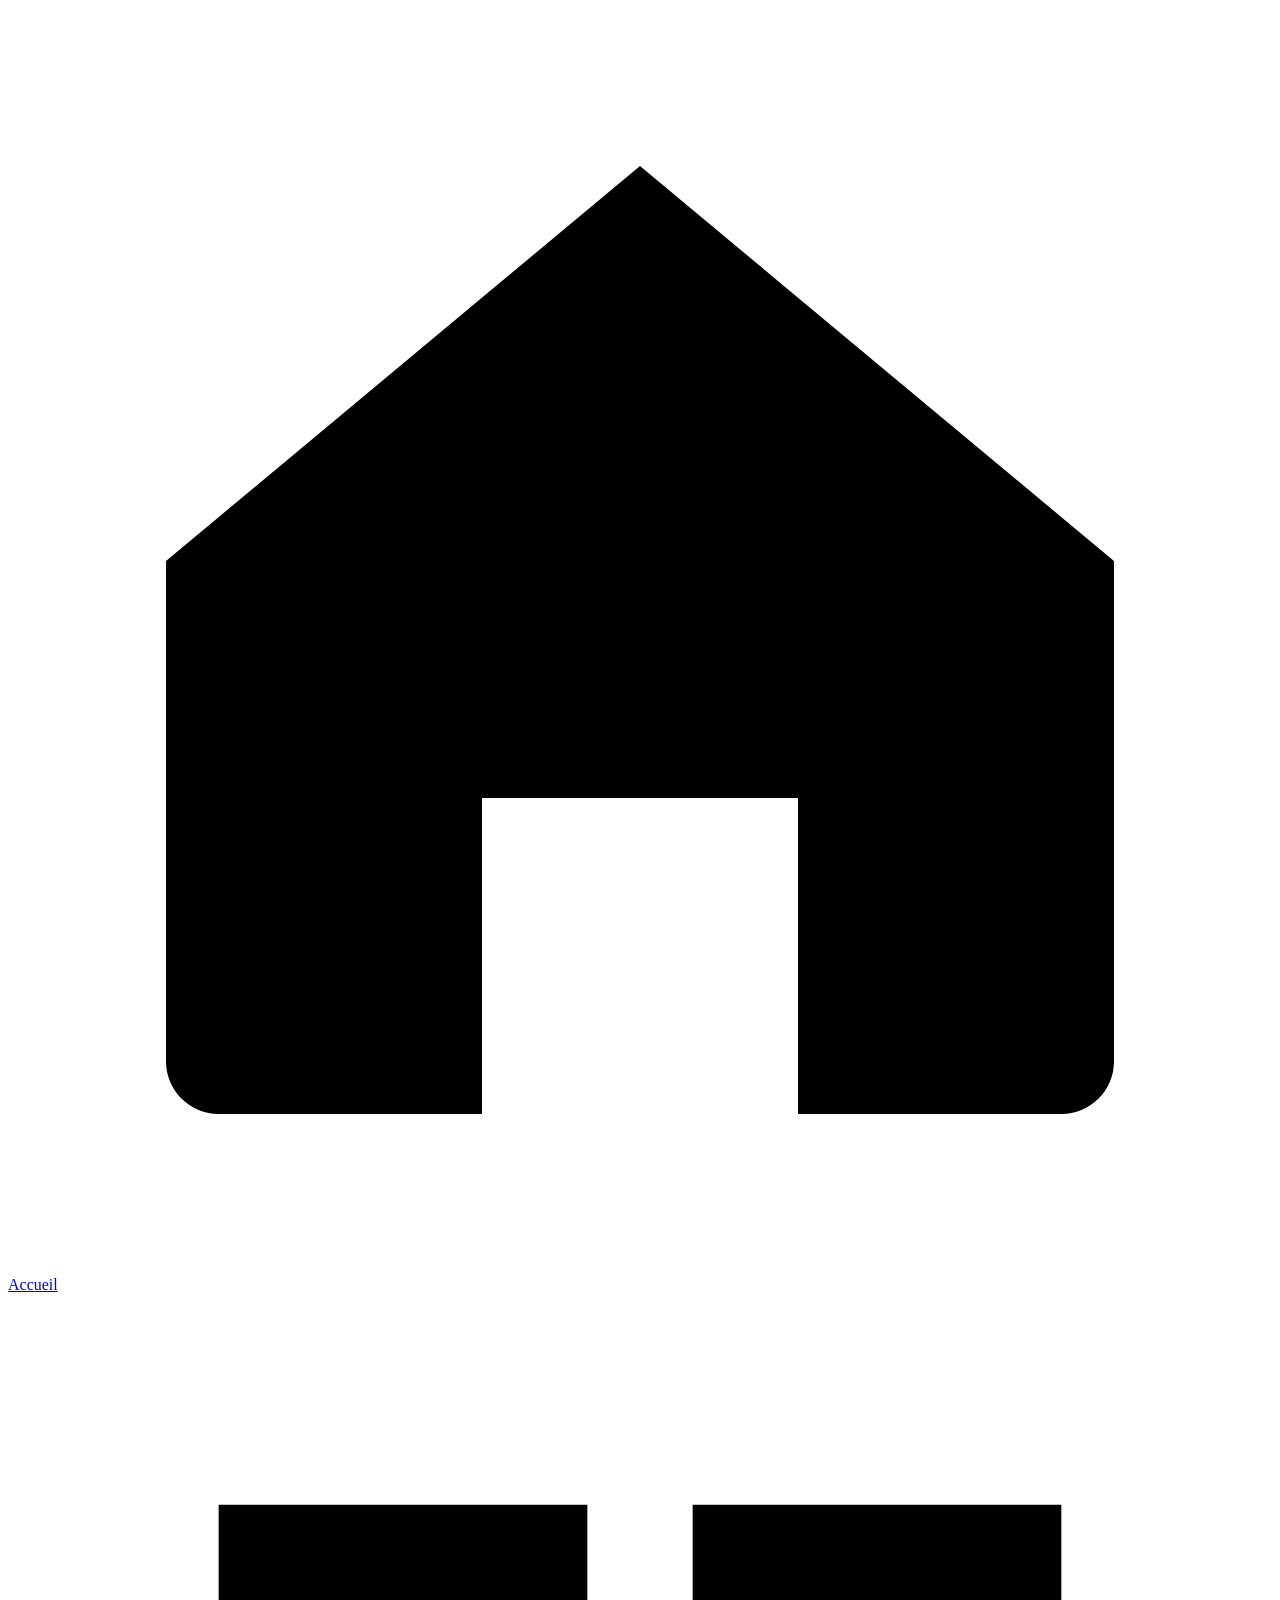
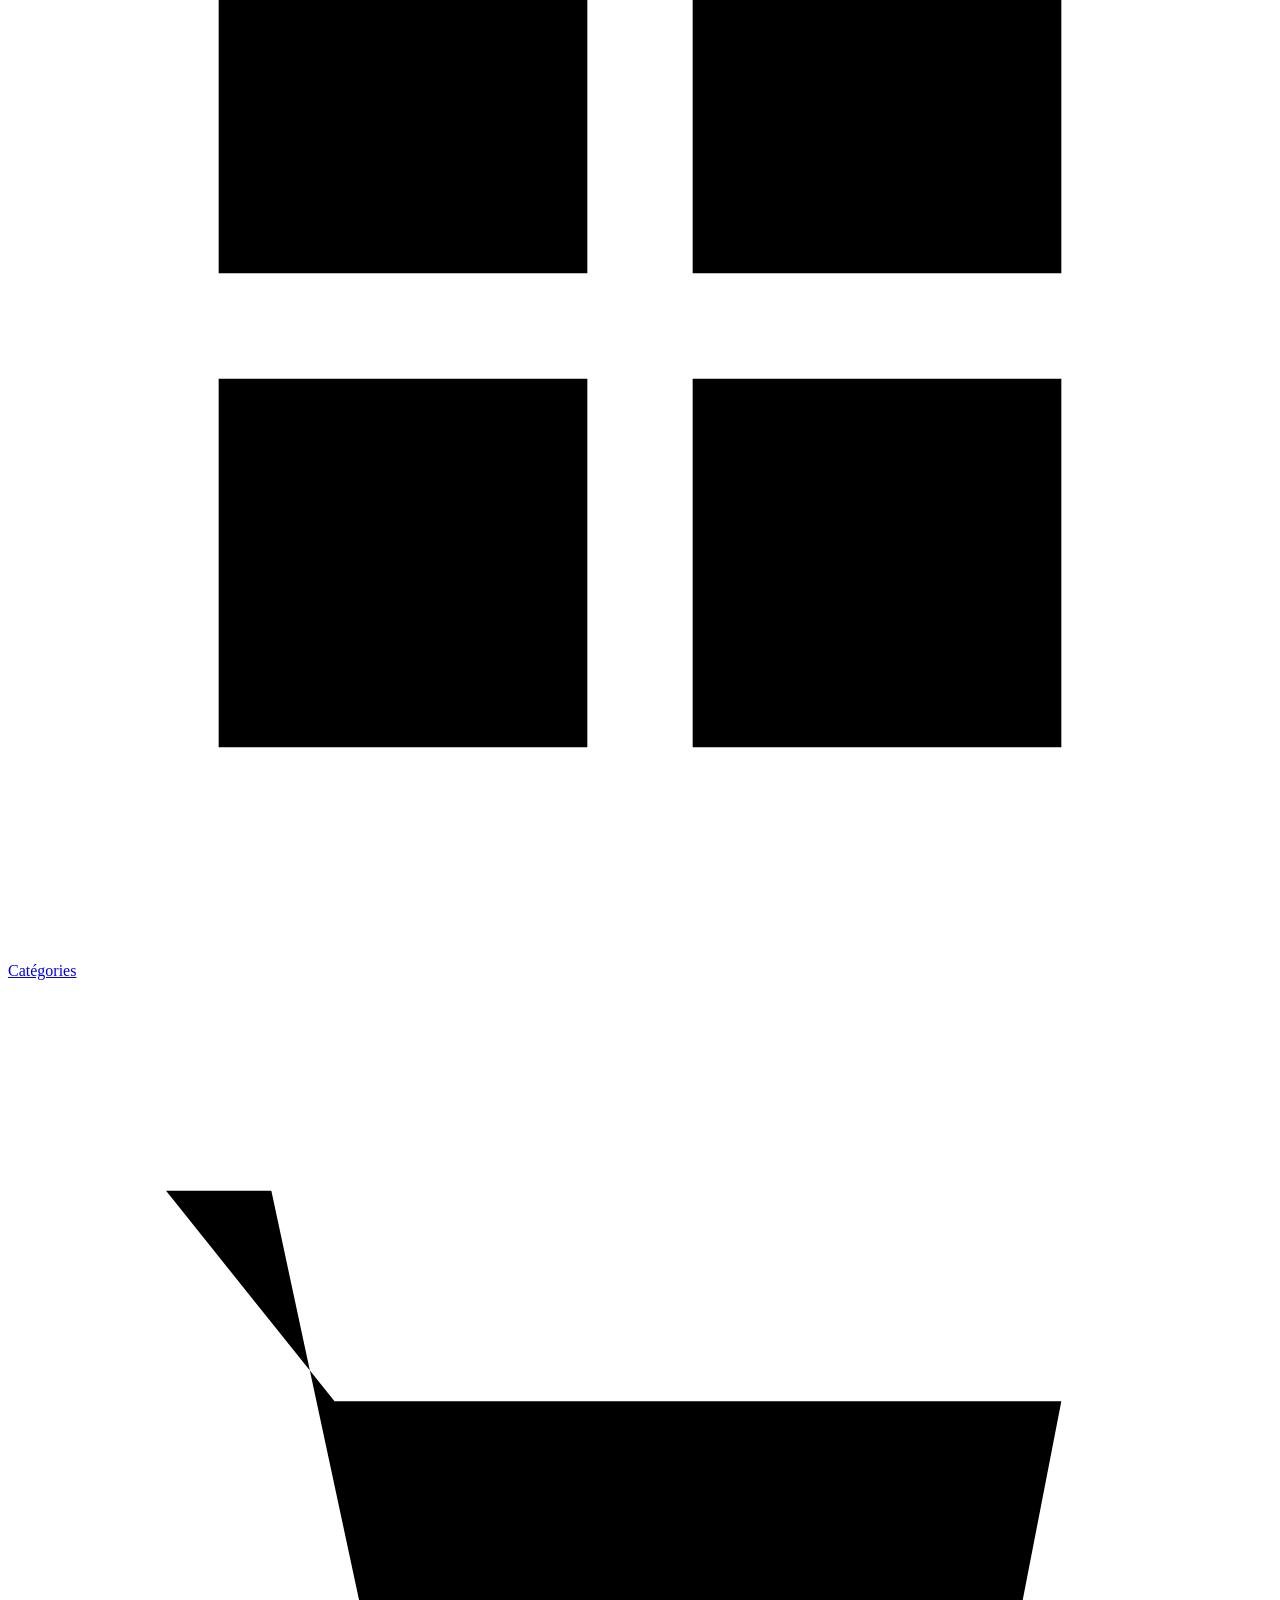
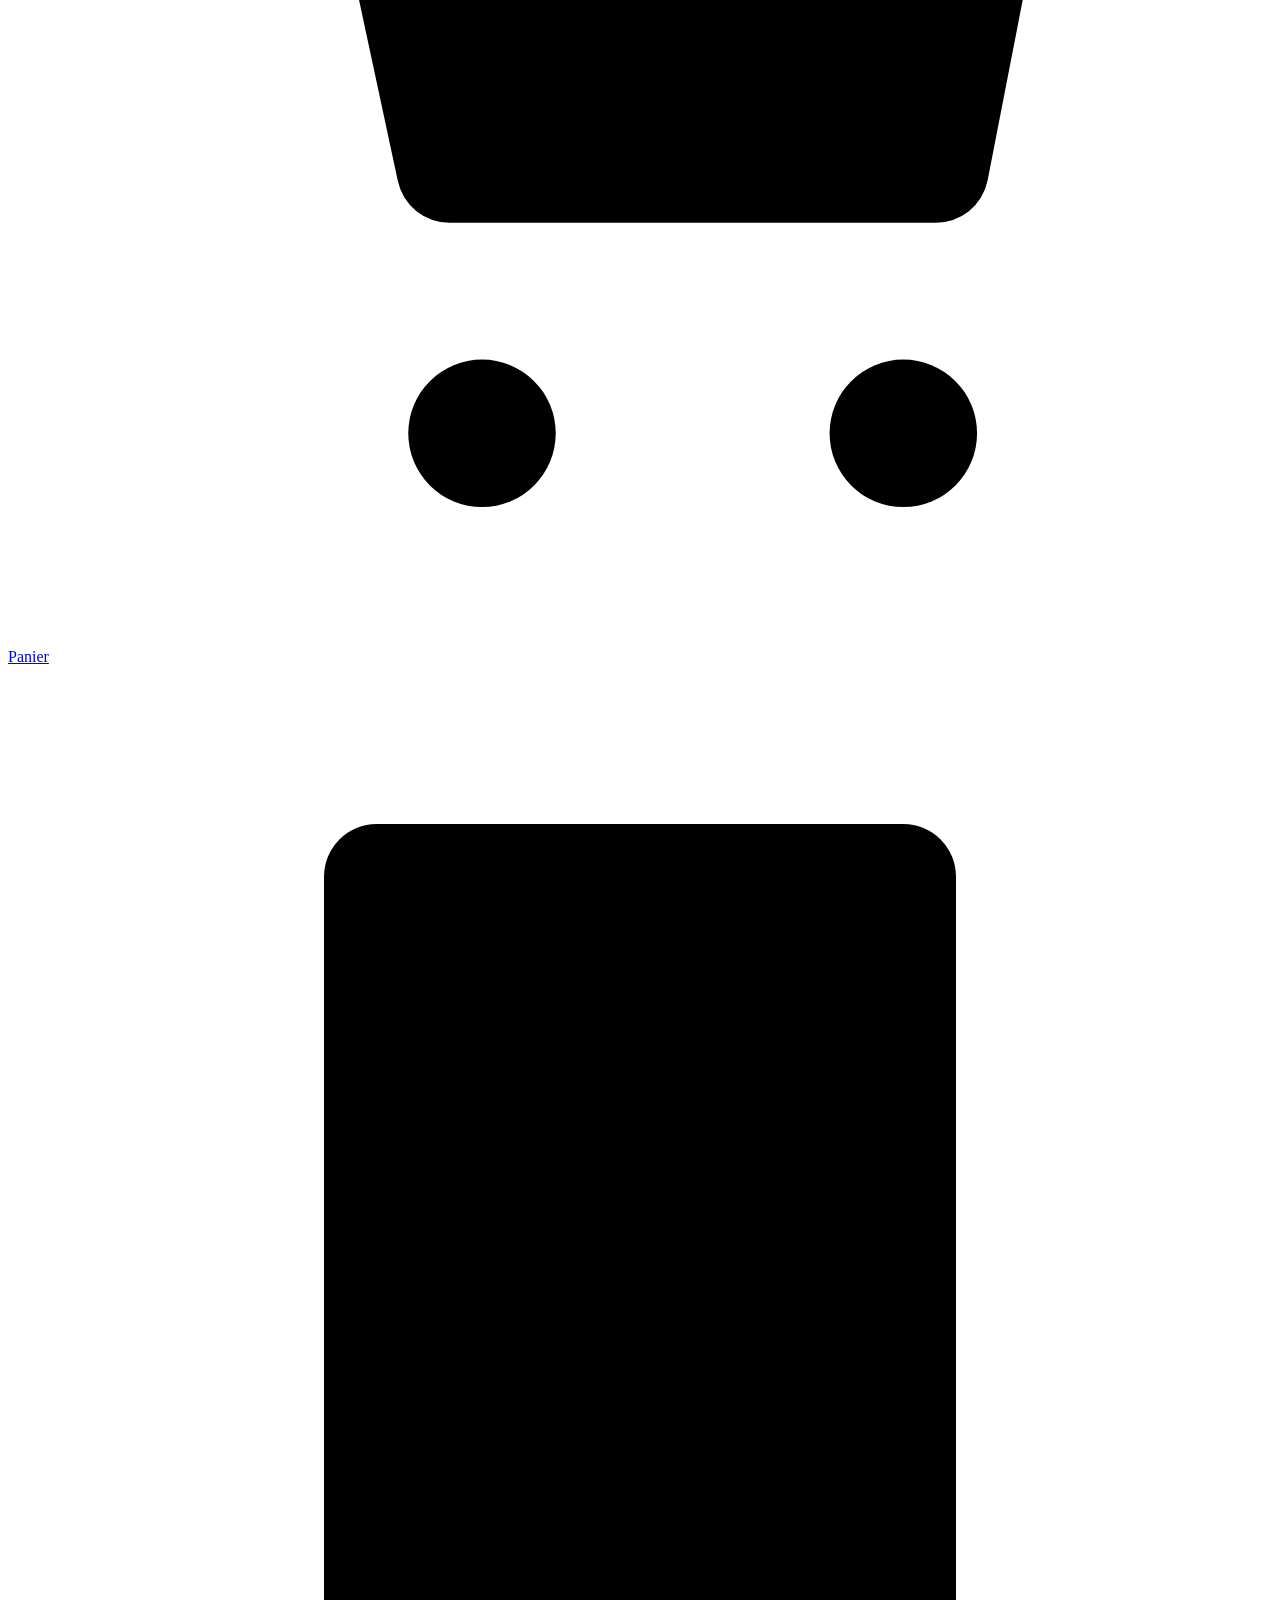
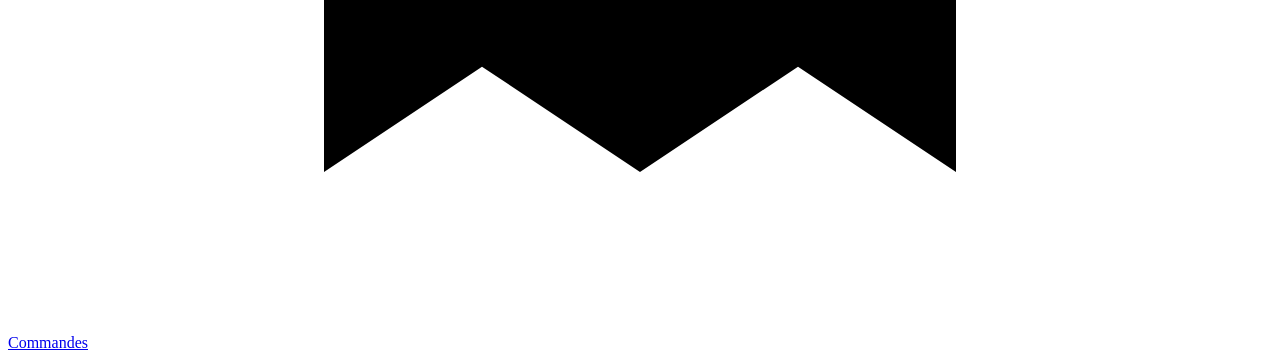
==== index.html @ e37bf7a7 "Add files via upload" ====
<!doctype html>
<html lang="fr">
<head>
<meta charset="utf-8">
<meta name="viewport" content="width=device-width, initial-scale=1, viewport-fit=cover">
<title>Yousf Dent — Consommables et matériel dentaires à Salé</title>
<meta name="description" content="Catalogue Yousf Dent : consommables, hygiène, endodontie, composites, orthodontie, instruments et équipements dentaires. Commande rapide sur WhatsApp. 72 Rue Bni Drar, Tabriquet, Salé.">
<meta name="theme-color" content="#0A2A66">
<link rel="canonical" href="https://glow-dental.vercel.app/">
<meta property="og:type" content="website">
<meta property="og:site_name" content="Yousf Dent">
<meta property="og:title" content="Yousf Dent — Tout votre cabinet, en un seul scan">
<meta property="og:description" content="Plus de 280 produits dentaires. Commandez en quelques secondes sur WhatsApp.">
<meta property="og:image" content="https://glow-dental.vercel.app/og.jpg">
<meta property="og:image:width" content="1200">
<meta property="og:image:height" content="630">
<meta property="og:locale" content="fr_MA">
<meta name="twitter:card" content="summary_large_image">
<link rel="manifest" href="manifest.webmanifest">
<link rel="icon" href="img/ui/favicon.png" type="image/png">
<link rel="apple-touch-icon" href="img/ui/apple-touch-icon.png">
<meta name="apple-mobile-web-app-capable" content="yes">
<meta name="apple-mobile-web-app-status-bar-style" content="black-translucent">
<link rel="preload" href="fonts/jakarta.woff" as="font" type="font/woff" crossorigin>
<link rel="stylesheet" href="css/app.css">
<script type="application/ld+json">
{"@context":"https://schema.org","@type":"Store","name":"Yousf Dent","description":"Consommables et matériel dentaires","telephone":"+212663155192","url":"https://glow-dental.vercel.app/","image":"https://glow-dental.vercel.app/og.jpg","address":{"@type":"PostalAddress","streetAddress":"72 Rue Bni Drar, Tabriquet","addressLocality":"Salé","addressCountry":"MA"}}
</script>
</head>
<body>
<main id="view" aria-live="polite"></main>

<nav class="tabbar" aria-label="Navigation principale">
  <a href="#/" data-tab="home"><svg viewBox="0 0 24 24"><path d="M3 10.5 12 3l9 7.5V20a1 1 0 0 1-1 1h-5v-6H9v6H4a1 1 0 0 1-1-1z"/></svg><span>Accueil</span></a>
  <a href="#/cats" data-tab="cats"><svg viewBox="0 0 24 24"><path d="M4 4h7v7H4zM13 4h7v7h-7zM4 13h7v7H4zM13 13h7v7h-7z"/></svg><span>Catégories</span></a>
  <a href="#/cart" data-tab="cart" class="tab-cart"><svg viewBox="0 0 24 24"><path d="M3 4h2l2.4 11.2a1 1 0 0 0 1 .8h9.2a1 1 0 0 0 1-.8L20 8H6.2"/><circle cx="9" cy="20" r="1.4"/><circle cx="17" cy="20" r="1.4"/></svg><b class="badge" id="cartBadge" hidden>0</b><span id="cartTabLabel">Panier</span></a>
  <a href="#/orders" data-tab="orders"><svg viewBox="0 0 24 24"><path d="M7 3h10a1 1 0 0 1 1 1v17l-3-2-3 2-3-2-3 2V4a1 1 0 0 1 1-1zM9 8h6M9 12h6"/></svg><span>Commandes</span></a>
</nav>

<div class="sheet-backdrop" id="sheetBg" hidden></div>
<section class="sheet" id="sheet" role="dialog" aria-modal="true" aria-label="Fiche produit" hidden></section>
<div class="toast" id="toast" role="status" hidden></div>

<script src="js/config.js"></script>
<script src="js/app.js"></script>
</body>
</html>
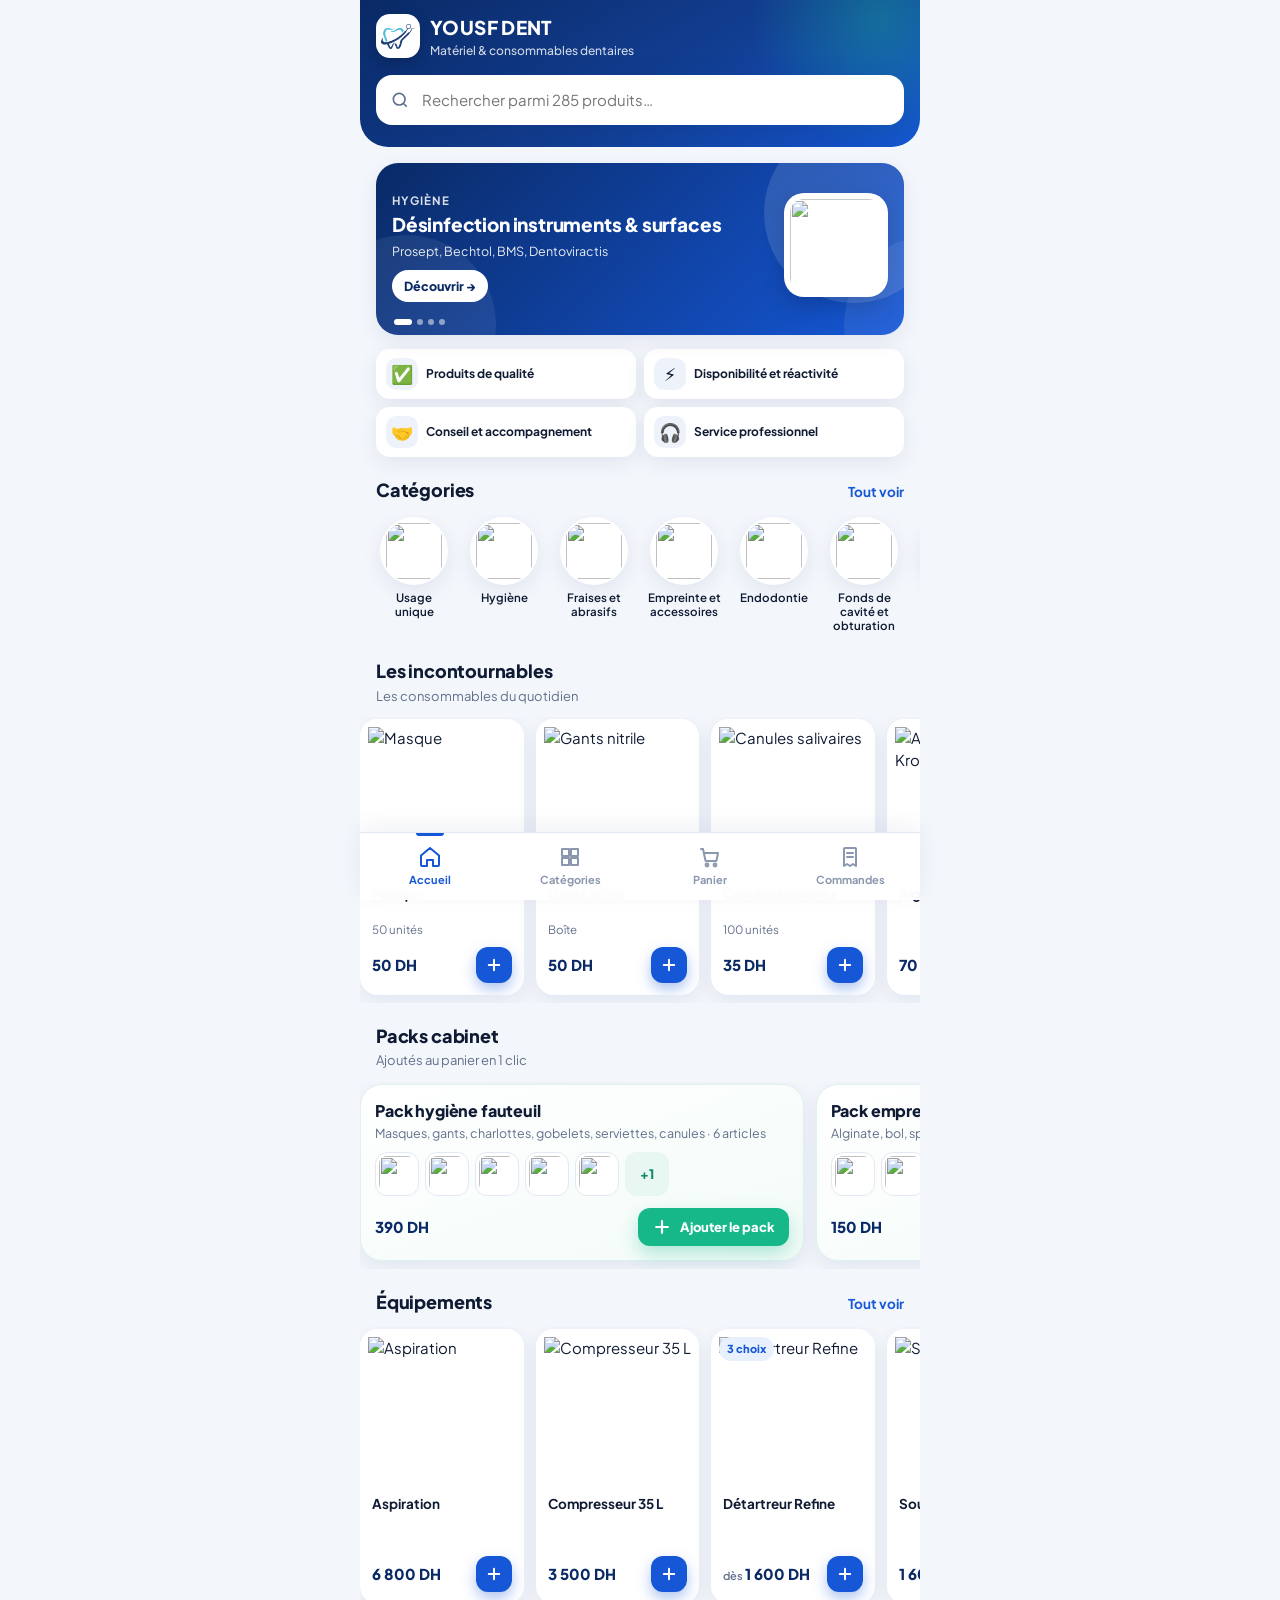
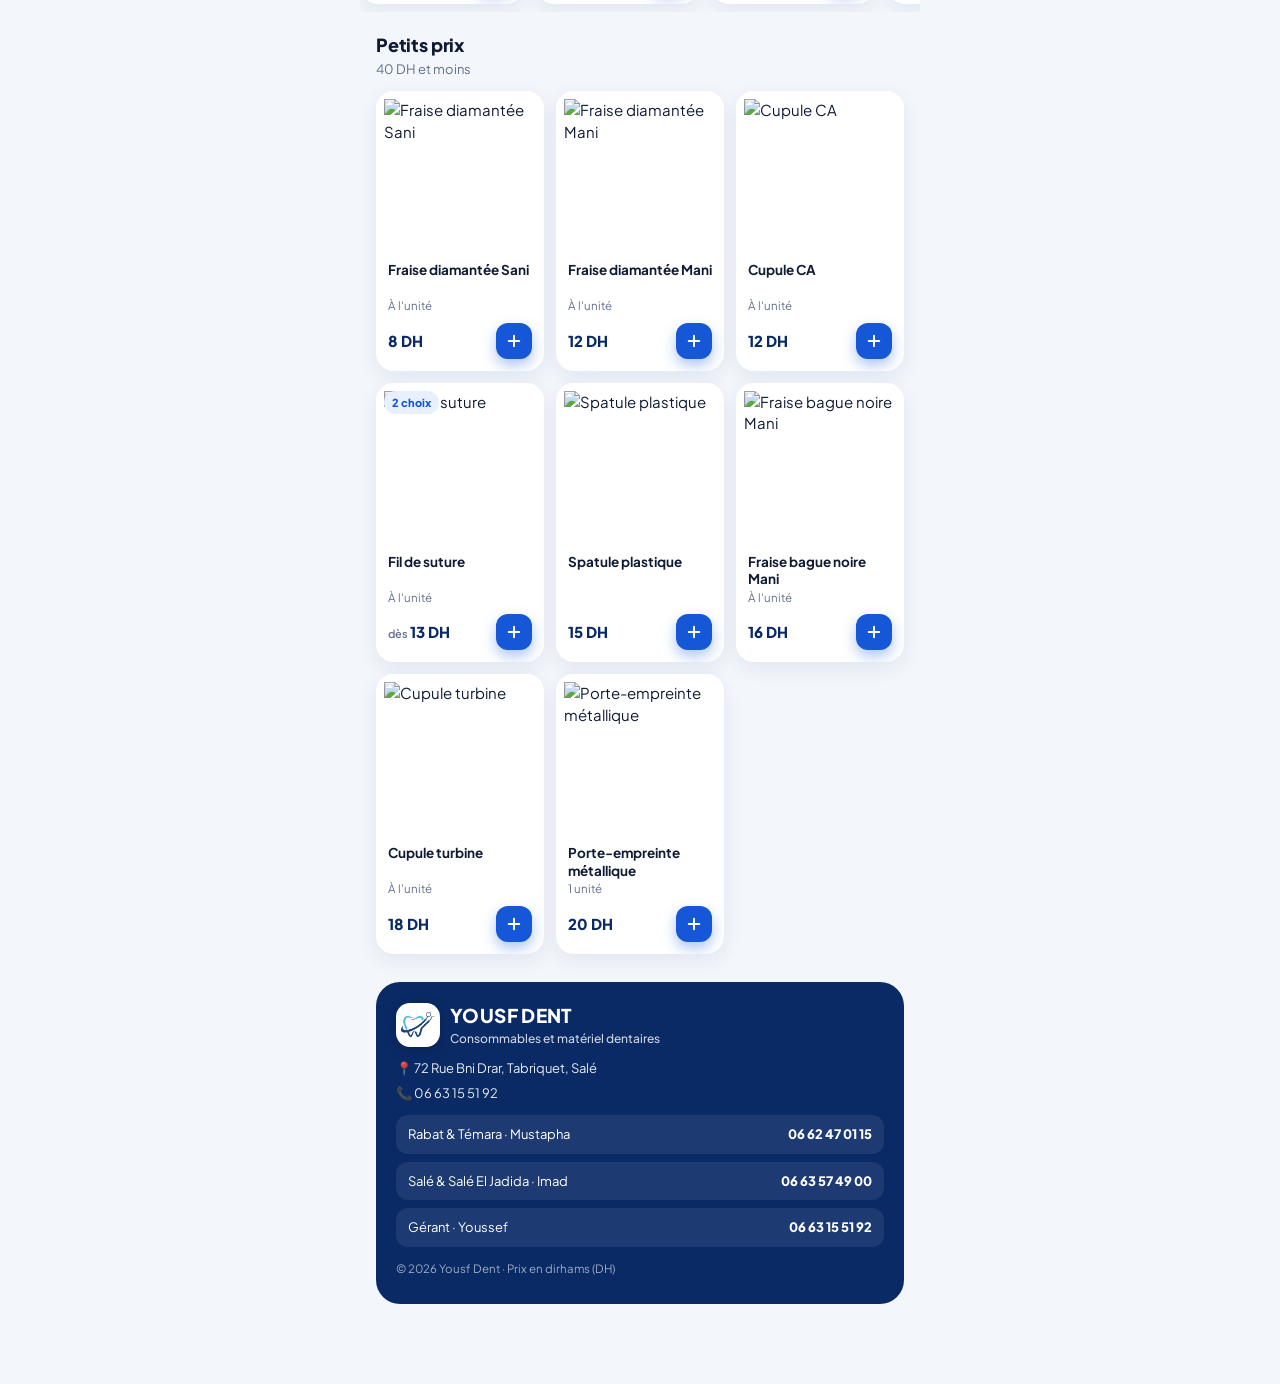
==== commit 6f83da18: "Add files via upload" ====
--- a/index.html
+++ b/index.html
@@ -6,12 +6,12 @@
 <title>Yousf Dent — Consommables et matériel dentaires à Salé</title>
 <meta name="description" content="Catalogue Yousf Dent : consommables, hygiène, endodontie, composites, orthodontie, instruments et équipements dentaires. Commande rapide sur WhatsApp. 72 Rue Bni Drar, Tabriquet, Salé.">
 <meta name="theme-color" content="#0A2A66">
-<link rel="canonical" href="https://glow-dental.vercel.app/">
+<link rel="canonical" href="https://glow-dental-three.vercel.app/">
 <meta property="og:type" content="website">
 <meta property="og:site_name" content="Yousf Dent">
 <meta property="og:title" content="Yousf Dent — Tout votre cabinet, en un seul scan">
 <meta property="og:description" content="Plus de 280 produits dentaires. Commandez en quelques secondes sur WhatsApp.">
-<meta property="og:image" content="https://glow-dental.vercel.app/og.jpg">
+<meta property="og:image" content="https://glow-dental-three.vercel.app/og.jpg">
 <meta property="og:image:width" content="1200">
 <meta property="og:image:height" content="630">
 <meta property="og:locale" content="fr_MA">
@@ -24,7 +24,7 @@
 <link rel="preload" href="fonts/jakarta.woff" as="font" type="font/woff" crossorigin>
 <link rel="stylesheet" href="css/app.css">
 <script type="application/ld+json">
-{"@context":"https://schema.org","@type":"Store","name":"Yousf Dent","description":"Consommables et matériel dentaires","telephone":"+212663155192","url":"https://glow-dental.vercel.app/","image":"https://glow-dental.vercel.app/og.jpg","address":{"@type":"PostalAddress","streetAddress":"72 Rue Bni Drar, Tabriquet","addressLocality":"Salé","addressCountry":"MA"}}
+{"@context":"https://schema.org","@type":"Store","name":"Yousf Dent","description":"Consommables et matériel dentaires","telephone":"+212663155192","url":"https://glow-dental-three.vercel.app/","image":"https://glow-dental-three.vercel.app/og.jpg","address":{"@type":"PostalAddress","streetAddress":"72 Rue Bni Drar, Tabriquet","addressLocality":"Salé","addressCountry":"MA"}}
 </script>
 </head>
 <body>
--- a/css/app.css
+++ b/css/app.css
@@ -0,0 +1,255 @@
+@font-face{font-family:"Plus Jakarta Sans";src:url(../fonts/jakarta.woff) format("woff");font-weight:200 800;font-display:swap}
+:root{
+  --night:#0A2A66;--blue:#1557D6;--green:#16B88A;--red:#E5484D;
+  --bg:#F3F6FB;--card:#fff;--ink:#0F1B33;--muted:#62708A;--line:#E3E9F3;
+  --r:18px;--shadow:0 6px 20px rgba(10,42,102,.08);--shadow2:0 12px 32px rgba(10,42,102,.16);
+  --tabh:68px;--safe:env(safe-area-inset-bottom,0px);
+}
+[hidden]{display:none!important}
+*{box-sizing:border-box;-webkit-tap-highlight-color:transparent}
+html{scroll-behavior:smooth}
+body{margin:0;overflow-x:hidden;background:var(--bg);color:var(--ink);font:15px/1.45 "Plus Jakarta Sans",system-ui,sans-serif;padding-bottom:calc(var(--tabh) + var(--safe) + 12px)}
+main{max-width:560px;margin:0 auto;min-height:100vh}
+a{color:inherit;text-decoration:none}
+button{font:inherit;color:inherit;cursor:pointer;border:0;background:none}
+img{display:block;max-width:100%}
+h1,h2,h3{margin:0;letter-spacing:-.01em}
+input,textarea,select{font:inherit;color:var(--ink)}
+:focus-visible{outline:3px solid rgba(21,87,214,.45);outline-offset:2px}
+
+/* header */
+.hero{background:linear-gradient(150deg,var(--night) 0%,#123E92 55%,var(--blue) 100%);color:#fff;padding:calc(14px + env(safe-area-inset-top,0px)) 16px 22px;border-radius:0 0 28px 28px}
+.brand{display:flex;align-items:center;gap:10px}
+.brand .mark{width:44px;height:44px;border-radius:14px;background:#fff;display:grid;place-items:center;box-shadow:0 4px 14px rgba(0,0,0,.18)}
+.brand .mark img{width:34px}
+.brand b{font-size:19px;font-weight:800;letter-spacing:.02em}
+.brand small{display:block;font-size:12px;opacity:.8;font-weight:500}
+.brand .install{margin-left:auto;flex:none;background:rgba(255,255,255,.16);color:#fff;border-radius:999px;padding:8px 12px;font-size:12px;white-space:nowrap;font-weight:700;display:flex;gap:6px;align-items:center}
+.searchbar{margin-top:16px;display:flex;align-items:center;gap:10px;background:#fff;border-radius:16px;padding:0 14px;height:50px;color:var(--muted);box-shadow:var(--shadow2)}
+.searchbar svg{width:20px;height:20px;flex:none;fill:none;stroke:currentColor;stroke-width:2}
+.searchbar input{border:0;outline:0;flex:1;height:100%;background:none;font-size:15px}
+
+.topbar{position:sticky;top:0;z-index:20;background:rgba(243,246,251,.92);backdrop-filter:blur(10px);display:flex;align-items:center;gap:10px;padding:calc(10px + env(safe-area-inset-top,0px)) 16px 10px}
+.topbar h1{font-size:19px;font-weight:800;flex:1;white-space:nowrap;overflow:hidden;text-overflow:ellipsis}
+.iconbtn{width:42px;height:42px;border-radius:14px;background:#fff;display:grid;place-items:center;box-shadow:var(--shadow);flex:none}
+.iconbtn svg{width:20px;height:20px;fill:none;stroke:var(--night);stroke-width:2.2;stroke-linecap:round;stroke-linejoin:round}
+
+.section{padding:20px 16px 0}
+.sec-head{display:flex;align-items:baseline;justify-content:space-between;margin-bottom:12px}
+.sec-head h2{font-size:18px;font-weight:800}
+.sec-head a{color:var(--blue);font-weight:700;font-size:13.5px}
+.sec-head p{margin:2px 0 0;color:var(--muted);font-size:13px}
+
+/* slider */
+.slider{margin:16px 16px 0;position:relative;border-radius:22px;overflow:hidden;box-shadow:var(--shadow)}
+.slides{display:flex;transition:transform .5s cubic-bezier(.2,.8,.2,1);touch-action:pan-y}
+.slide{min-width:100%;min-height:172px;display:flex;align-items:center;padding:18px 16px 26px;gap:10px;color:#fff;position:relative}
+.slide .txt{flex:1;z-index:1}
+.slide small{font-size:11.5px;font-weight:700;letter-spacing:.08em;text-transform:uppercase;opacity:.85}
+.slide h3{font-size:19px;font-weight:800;line-height:1.15;margin:4px 0 6px}
+.slide p{margin:0 0 10px;font-size:12.5px;opacity:.9}
+.slide .cta{display:inline-block;background:#fff;color:var(--night);font-weight:800;font-size:12.5px;padding:7px 12px;border-radius:999px}
+.slide img{width:104px;height:104px;border-radius:20px;background:#fff;object-fit:contain;padding:6px;flex:none;box-shadow:0 8px 22px rgba(0,0,0,.2)}
+.dots{position:absolute;left:18px;bottom:10px;display:flex;gap:5px}
+.dots i{width:6px;height:6px;border-radius:9px;background:rgba(255,255,255,.5);transition:width .3s}
+.dots i.on{width:18px;background:#fff}
+
+/* category circles */
+.circles{display:flex;gap:14px;overflow-x:auto;padding:2px 16px 6px;margin:0 -16px;scrollbar-width:none}
+.circles::-webkit-scrollbar,.hscroll::-webkit-scrollbar,.chips::-webkit-scrollbar{display:none}
+.circle{flex:none;width:76px;text-align:center;font-size:11.5px;font-weight:600;line-height:1.2}
+.circle span.ph{width:68px;height:68px;margin:0 auto 6px;border-radius:50%;background:#fff;display:grid;place-items:center;box-shadow:var(--shadow);border:2px solid #fff;overflow:hidden}
+.circle img{width:56px;height:56px;object-fit:contain}
+
+/* product cards */
+.grid{display:grid;grid-template-columns:repeat(2,1fr);gap:12px}
+.hscroll{display:grid;grid-auto-flow:column;grid-auto-columns:46%;gap:12px;overflow-x:auto;padding:2px 16px 8px;margin:0 -16px;scroll-snap-type:x mandatory;scrollbar-width:none}
+.hscroll>*{scroll-snap-align:start}
+.card{background:var(--card);border-radius:var(--r);box-shadow:var(--shadow);overflow:hidden;display:flex;flex-direction:column;position:relative}
+.card .ph{aspect-ratio:1;background:#fff;display:block;position:relative}
+.card .ph img{width:100%;height:100%;object-fit:contain;padding:8px}
+.card .body{padding:2px 12px 12px;display:flex;flex-direction:column;flex:1}
+.card .name{font-size:13.5px;font-weight:700;line-height:1.3;display:-webkit-box;-webkit-line-clamp:2;-webkit-box-orient:vertical;overflow:hidden;min-height:35px}
+.card .u{font-size:11.5px;color:var(--muted);margin-top:2px;min-height:16px}
+.card .row{display:flex;align-items:center;justify-content:space-between;margin-top:auto;padding-top:8px;gap:6px}
+.price{font-weight:800;color:var(--night);font-size:15px;white-space:nowrap}
+.price small{font-weight:600;color:var(--muted);font-size:11px}
+.price.ask{font-size:12.5px;color:var(--blue)}
+.tag{position:absolute;top:8px;left:8px;font-size:11px;font-weight:800;padding:4px 8px;border-radius:999px;background:#E8F0FE;color:var(--blue);z-index:1}
+.tag.out{background:#FDECEC;color:var(--red)}
+.card.is-out .ph img{opacity:.45;filter:grayscale(1)}
+.add{width:36px;height:36px;border-radius:12px;background:var(--blue);color:#fff;display:grid;place-items:center;box-shadow:0 6px 14px rgba(21,87,214,.35);flex:none}
+.add svg{width:18px;height:18px;stroke:#fff;stroke-width:2.6;fill:none;stroke-linecap:round}
+.add:disabled{background:#C9D3E3;box-shadow:none}
+.stepper{display:flex;align-items:center;background:var(--night);border-radius:12px;height:36px;color:#fff;flex:none}
+.stepper button{width:32px;height:36px;color:#fff;font-size:19px;font-weight:700}
+.stepper b{min-width:20px;text-align:center;font-size:14px}
+.stepper.lg{height:48px;border-radius:14px;background:#EEF3FB;color:var(--night)}
+.stepper.lg button{width:44px;height:48px;color:var(--night);font-size:22px}
+
+/* packs */
+.pack{min-width:84%;background:linear-gradient(160deg,#fff 0%,#F2FBF8 100%);border-radius:22px;padding:14px;box-shadow:var(--shadow);border:1px solid #DDF3EC}
+.pack h3{font-size:16px;font-weight:800}
+.pack p{margin:2px 0 10px;color:var(--muted);font-size:12.5px}
+.pack .thumbs{display:flex;gap:6px;margin-bottom:12px}
+.pack .thumbs img{width:44px;height:44px;border-radius:12px;background:#fff;object-fit:contain;padding:3px;border:1px solid var(--line)}
+.pack .thumbs span{width:44px;height:44px;border-radius:12px;background:#E8F7F2;color:#0E8A66;display:grid;place-items:center;font-weight:800;font-size:13px}
+.pack .row{display:flex;align-items:center;justify-content:space-between}
+.btn{display:inline-flex;align-items:center;justify-content:center;gap:8px;height:48px;border-radius:14px;padding:0 18px;font-weight:800;font-size:15px;background:var(--blue);color:#fff;box-shadow:0 8px 18px rgba(21,87,214,.28)}
+.btn.sm{height:38px;font-size:13px;padding:0 14px;border-radius:12px}
+.btn.green{background:var(--green);box-shadow:0 8px 18px rgba(22,184,138,.3)}
+.btn.ghost{background:#fff;color:var(--night);box-shadow:var(--shadow)}
+.btn.block{width:100%}
+.btn svg{width:20px;height:20px;flex:none}
+.btn:disabled{opacity:.5}
+
+/* categories page */
+.catgrid{display:grid;grid-template-columns:repeat(2,1fr);gap:12px;padding:4px 16px}
+.cat{background:#fff;border-radius:var(--r);box-shadow:var(--shadow);padding:12px;display:flex;flex-direction:column;gap:8px}
+.cat .imgs{display:grid;grid-template-columns:1fr 1fr;gap:6px}
+.cat .imgs img{aspect-ratio:1;object-fit:contain;background:#F6F8FC;border-radius:12px;padding:4px}
+.cat b{font-size:14px;line-height:1.25}
+.cat small{color:var(--muted);font-size:12px}
+.chips{display:flex;gap:8px;overflow-x:auto;padding:0 16px 10px;scrollbar-width:none}
+.chip{flex:none;height:36px;padding:0 14px;border-radius:999px;background:#fff;box-shadow:var(--shadow);font-size:13px;font-weight:700;display:flex;align-items:center;white-space:nowrap}
+.chip.on{background:var(--night);color:#fff}
+.sortbar{display:flex;gap:8px;padding:0 16px 12px;align-items:center}
+.sortbar select{height:38px;border-radius:12px;border:1px solid var(--line);background:#fff;padding:0 10px;font-weight:600;font-size:13px}
+.sortbar span{color:var(--muted);font-size:13px;margin-right:auto}
+.list{padding:0 16px}
+
+/* search */
+.sfield{margin:0 16px;display:flex;align-items:center;gap:10px;background:#fff;border-radius:16px;padding:0 14px;height:50px;box-shadow:var(--shadow);border:2px solid transparent}
+.sfield:focus-within{border-color:var(--blue)}
+.sfield input{border:0;outline:0;flex:1;height:100%;background:none;font-size:16px}
+.sfield svg{width:20px;height:20px;fill:none;stroke:var(--muted);stroke-width:2}
+.sfield button{color:var(--muted);font-size:20px;width:28px}
+.empty{text-align:center;padding:36px 24px;color:var(--muted)}
+.empty .ico{width:74px;height:74px;border-radius:24px;background:#fff;box-shadow:var(--shadow);display:grid;place-items:center;margin:0 auto 14px;font-size:32px}
+.empty h3{color:var(--ink);font-size:17px;margin-bottom:6px}
+.empty p{margin:0 0 16px}
+
+/* sheet */
+.sheet-backdrop{position:fixed;inset:0;background:rgba(10,20,45,.45);z-index:60;animation:fade .2s}
+.sheet{position:fixed;left:0;right:0;bottom:0;z-index:61;max-width:560px;margin:0 auto;background:var(--bg);border-radius:26px 26px 0 0;max-height:94vh;max-height:94dvh;display:flex;flex-direction:column;animation:up .28s cubic-bezier(.2,.8,.2,1);box-shadow:0 -10px 40px rgba(0,0,0,.2)}
+.sheet .scroll{overflow-y:auto;overscroll-behavior:contain;flex:1;padding-bottom:12px}
+.sheet .grab{width:44px;height:5px;border-radius:9px;background:#C8D2E3;margin:8px auto 0}
+.sheet .close{position:absolute;right:12px;top:12px;z-index:3}
+.zoom{margin:10px 16px 0;background:#fff;border-radius:22px;overflow:hidden;aspect-ratio:1;position:relative;box-shadow:var(--shadow);cursor:zoom-in}
+.zoom img{width:100%;height:100%;object-fit:contain;padding:14px;transition:transform .25s}
+.zoom.on{cursor:zoom-out}.zoom.on img{transform:scale(2.2)}
+.zoom .hint{position:absolute;right:10px;bottom:10px;background:rgba(10,42,102,.75);color:#fff;font-size:11px;font-weight:700;border-radius:999px;padding:4px 9px}
+.pinfo{padding:14px 16px 0}
+.badges{display:flex;flex-wrap:wrap;gap:6px;margin-bottom:8px}
+.pill{font-size:11.5px;font-weight:800;border-radius:999px;padding:4px 10px;background:#E8F0FE;color:var(--blue)}
+.pill.ok{background:#E3F7F0;color:#0E8A66}.pill.out{background:#FDECEC;color:var(--red)}.pill.grey{background:#EEF1F6;color:var(--muted)}
+.pinfo h2{font-size:21px;font-weight:800;line-height:1.25}
+.pinfo .bigprice{font-size:24px;font-weight:800;color:var(--night);margin-top:6px}
+.opts{display:flex;flex-wrap:wrap;gap:8px;margin-top:12px}
+.opt{border:2px solid var(--line);background:#fff;border-radius:14px;padding:8px 12px;text-align:left;min-width:92px}
+.opt b{display:block;font-size:13.5px}.opt small{color:var(--muted);font-weight:700;font-size:12px}
+.opt.on{border-color:var(--blue);background:#F1F6FF}.opt.on small{color:var(--blue)}
+.infos{background:#fff;border-radius:18px;margin-top:14px;box-shadow:var(--shadow);overflow:hidden}
+.infos div{display:flex;justify-content:space-between;gap:12px;padding:11px 14px;font-size:13.5px;border-bottom:1px solid var(--line)}
+.infos div:last-child{border:0}.infos span{color:var(--muted)}.infos b{text-align:right}
+.actions{display:grid;gap:8px;margin-top:14px}
+.actions .two{display:grid;grid-template-columns:1fr 1fr;gap:8px}
+.sheetbar{display:flex;gap:10px;align-items:center;padding:12px 16px calc(12px + var(--safe));background:#fff;border-top:1px solid var(--line)}
+.sheetbar .btn{flex:1}
+
+/* cart & checkout */
+.steps{display:flex;gap:6px;padding:0 16px 14px}
+.steps i{flex:1;font-style:normal;font-size:11.5px;font-weight:700;color:var(--muted);text-align:center}
+.steps i::before{content:"";display:block;height:5px;border-radius:9px;background:#DCE3EF;margin-bottom:6px}
+.steps i.on{color:var(--night)}.steps i.on::before{background:var(--blue)}
+.line{display:flex;gap:12px;background:#fff;border-radius:18px;padding:10px;box-shadow:var(--shadow);margin-bottom:10px;align-items:center}
+.line img{width:70px;height:70px;border-radius:14px;object-fit:contain;background:#F6F8FC;padding:4px;flex:none}
+.line .mid{flex:1;min-width:0}
+.line .mid b{font-size:13.5px;display:block;line-height:1.3}
+.line .mid small{color:var(--muted);font-size:12px;display:block}
+.line .mid .price{font-size:14px;margin-top:4px;display:block}
+.line .stepper{background:#EEF3FB;color:var(--night)}.line .stepper button{color:var(--night)}
+.summary{background:#fff;border-radius:18px;padding:14px;box-shadow:var(--shadow);margin:6px 0 14px}
+.summary div{display:flex;justify-content:space-between;font-size:14px;padding:3px 0}
+.summary .tot{font-size:18px;font-weight:800;color:var(--night);border-top:1px dashed var(--line);margin-top:6px;padding-top:10px}
+.note{font-size:12.5px;color:var(--muted);background:#fff;border-radius:14px;padding:10px 12px;margin-bottom:12px;border:1px dashed var(--line)}
+.form{display:grid;gap:12px}
+.field label{display:block;font-size:13px;font-weight:700;margin:0 0 6px}
+.field label i{color:var(--red);font-style:normal}
+.field input,.field textarea{width:100%;border:2px solid var(--line);background:#fff;border-radius:14px;padding:0 14px;height:50px;font-size:16px;outline:0}
+.field textarea{height:84px;padding:12px 14px;resize:vertical}
+.field input:focus,.field textarea:focus{border-color:var(--blue)}
+.field.err input,.field.err textarea{border-color:var(--red)}
+.field .msg{color:var(--red);font-size:12px;margin-top:4px;display:none}.field.err .msg{display:block}
+.bottomcta{position:sticky;bottom:calc(var(--tabh) + var(--safe) + 8px);padding:10px 0 0}
+.card2{background:#fff;border-radius:18px;padding:14px;box-shadow:var(--shadow);margin-bottom:12px}
+.card2 h3{font-size:15px;margin-bottom:8px}
+.card2 p{margin:2px 0;font-size:13.5px}
+.done{text-align:center;padding:24px 16px}
+.done .ok{width:84px;height:84px;border-radius:50%;background:var(--green);display:grid;place-items:center;margin:10px auto 16px;box-shadow:0 12px 30px rgba(22,184,138,.4)}
+.done .ok svg{width:42px;stroke:#fff;stroke-width:3;fill:none}
+.done .num{display:inline-block;font-size:20px;font-weight:800;background:#fff;border-radius:14px;padding:10px 16px;box-shadow:var(--shadow);margin:10px 0 18px;letter-spacing:.03em}
+
+/* orders */
+.order{background:#fff;border-radius:18px;box-shadow:var(--shadow);padding:14px;margin-bottom:12px}
+.order header{display:flex;justify-content:space-between;align-items:center;gap:8px}
+.order header b{font-size:15px}
+.order .meta{color:var(--muted);font-size:12.5px;margin:4px 0 8px}
+.order .thumbs{display:flex;gap:6px;margin-bottom:10px}
+.order .thumbs img{width:40px;height:40px;border-radius:10px;object-fit:contain;background:#F6F8FC;padding:2px}
+.order .row{display:flex;justify-content:space-between;align-items:center}
+.st{font-size:11.5px;font-weight:800;border-radius:999px;padding:4px 10px;background:#E8F0FE;color:var(--blue);text-transform:capitalize}
+.st-confirmée{background:#FFF4D6;color:#9A6B00}.st-en.livraison,.st-en-livraison{background:#EDE7FF;color:#5B3CC4}
+.st-livrée{background:#E3F7F0;color:#0E8A66}.st-annulée{background:#FDECEC;color:var(--red)}
+
+/* footer */
+.footer{margin:28px 16px 0;background:var(--night);color:#fff;border-radius:24px;padding:20px}
+.footer .brand{margin-bottom:12px}
+.footer p{margin:6px 0;font-size:13px;opacity:.9}
+.footer .contacts{display:grid;gap:8px;margin-top:12px}
+.footer .contacts a{display:flex;justify-content:space-between;background:rgba(255,255,255,.08);border-radius:12px;padding:10px 12px;font-size:13px}
+.footer .contacts a b{font-weight:800}
+.footer .copy{opacity:.6;font-size:11.5px;margin-top:14px}
+
+/* tabbar */
+.tabbar{position:fixed;left:0;right:0;bottom:0;z-index:50;height:calc(var(--tabh) + var(--safe));padding-bottom:var(--safe);background:rgba(255,255,255,.96);backdrop-filter:blur(12px);border-top:1px solid var(--line);display:grid;grid-template-columns:repeat(4,1fr);max-width:560px;margin:0 auto;box-shadow:0 -6px 24px rgba(10,42,102,.06)}
+.tabbar a{display:flex;flex-direction:column;align-items:center;justify-content:center;gap:3px;font-size:11px;font-weight:700;color:#8A97AE;position:relative}
+.tabbar svg{width:24px;height:24px;fill:none;stroke:currentColor;stroke-width:2;stroke-linejoin:round;stroke-linecap:round}
+.tabbar a.on{color:var(--blue)}
+.tabbar a.on::before{content:"";position:absolute;top:0;width:28px;height:3px;border-radius:0 0 4px 4px;background:var(--blue)}
+.badge{position:absolute;top:7px;left:calc(50% + 4px);min-width:19px;height:19px;border-radius:99px;background:var(--green);color:#fff;font-size:11px;font-weight:800;display:grid;place-items:center;padding:0 5px;border:2px solid #fff}
+.badge.pop{animation:pop .35s}
+.toast{position:fixed;left:50%;transform:translateX(-50%);bottom:calc(var(--tabh) + var(--safe) + 14px);z-index:80;background:var(--night);color:#fff;font-weight:700;font-size:13.5px;padding:11px 16px;border-radius:14px;box-shadow:var(--shadow2);max-width:calc(100% - 32px);animation:up .25s}
+.skeleton{background:linear-gradient(90deg,#E9EEF6 25%,#F5F8FC 50%,#E9EEF6 75%);background-size:200% 100%;animation:sh 1.2s infinite;border-radius:var(--r);height:220px}
+@keyframes up{from{transform:translateY(30px);opacity:0}}
+@keyframes fade{from{opacity:0}}
+@keyframes pop{50%{transform:scale(1.35)}}
+@keyframes sh{to{background-position:-200% 0}}
+@media (prefers-reduced-motion:reduce){*{animation:none!important;transition:none!important}}
+@media (min-width:600px){.grid{grid-template-columns:repeat(3,1fr)}.hscroll{grid-auto-columns:31%}.sheet{border-radius:26px;bottom:20px}}
+
+/* ---- motion ---- */
+.page-in{animation:pagein .35s cubic-bezier(.2,.8,.2,1)}
+@keyframes pagein{from{opacity:0;transform:translateY(12px)}}
+.reveal{opacity:0;transform:translateY(16px) scale(.98);transition:opacity .45s ease,transform .45s cubic-bezier(.2,.8,.2,1)}
+.reveal.in{opacity:1;transform:none}
+.card,.cat,.pack,.circle span.ph,.chip,.opt,.btn,.add,.iconbtn{transition:transform .15s ease,box-shadow .2s ease}
+.card:active,.cat:active,.pack:active,.btn:active,.add:active,.chip:active,.opt:active,.iconbtn:active{transform:scale(.96)}
+@media (hover:hover){.card:hover,.cat:hover{transform:translateY(-3px);box-shadow:var(--shadow2)}}
+.fly{position:fixed;z-index:90;width:64px;height:64px;border-radius:16px;background:#fff;object-fit:contain;padding:4px;box-shadow:var(--shadow2);pointer-events:none;transition:transform .7s cubic-bezier(.5,-.3,.7,1),opacity .7s ease}
+.tab-cart.bump svg{animation:bump .45s}
+@keyframes bump{30%{transform:scale(1.3) rotate(-8deg)}60%{transform:scale(.9)}}
+.slide .glow{position:absolute;right:-40px;top:-40px;width:180px;height:180px;border-radius:50%;background:rgba(255,255,255,.12)}
+.slide .glow.b{right:auto;left:-60px;top:auto;bottom:-80px;background:rgba(255,255,255,.07)}
+.slide.cur img{animation:float 3s ease-in-out infinite}
+@keyframes float{50%{transform:translateY(-6px) rotate(-2deg)}}
+.hero{position:relative;overflow:hidden}
+.hero::after{content:"";position:absolute;width:260px;height:260px;right:-90px;top:-110px;border-radius:50%;background:radial-gradient(circle,rgba(22,184,138,.35),transparent 70%);pointer-events:none}
+.hero>*{position:relative;z-index:1}
+.counter{font-variant-numeric:tabular-nums}
+.sheet.drag{transition:none}
+.sheet.closing{transform:translateY(100%);transition:transform .25s ease}
+.trust{display:grid;grid-template-columns:1fr 1fr;gap:8px;margin:14px 16px 0}
+.trust div{background:#fff;border-radius:14px;padding:9px 10px;box-shadow:var(--shadow);font-size:12px;font-weight:700;line-height:1.2;display:flex;align-items:center;gap:8px;min-width:0}
+.trust div i{font-style:normal;font-size:18px;width:32px;height:32px;border-radius:10px;background:#EEF3FB;display:grid;place-items:center;flex:none}
+#confetti{position:fixed;inset:0;pointer-events:none;z-index:95}
